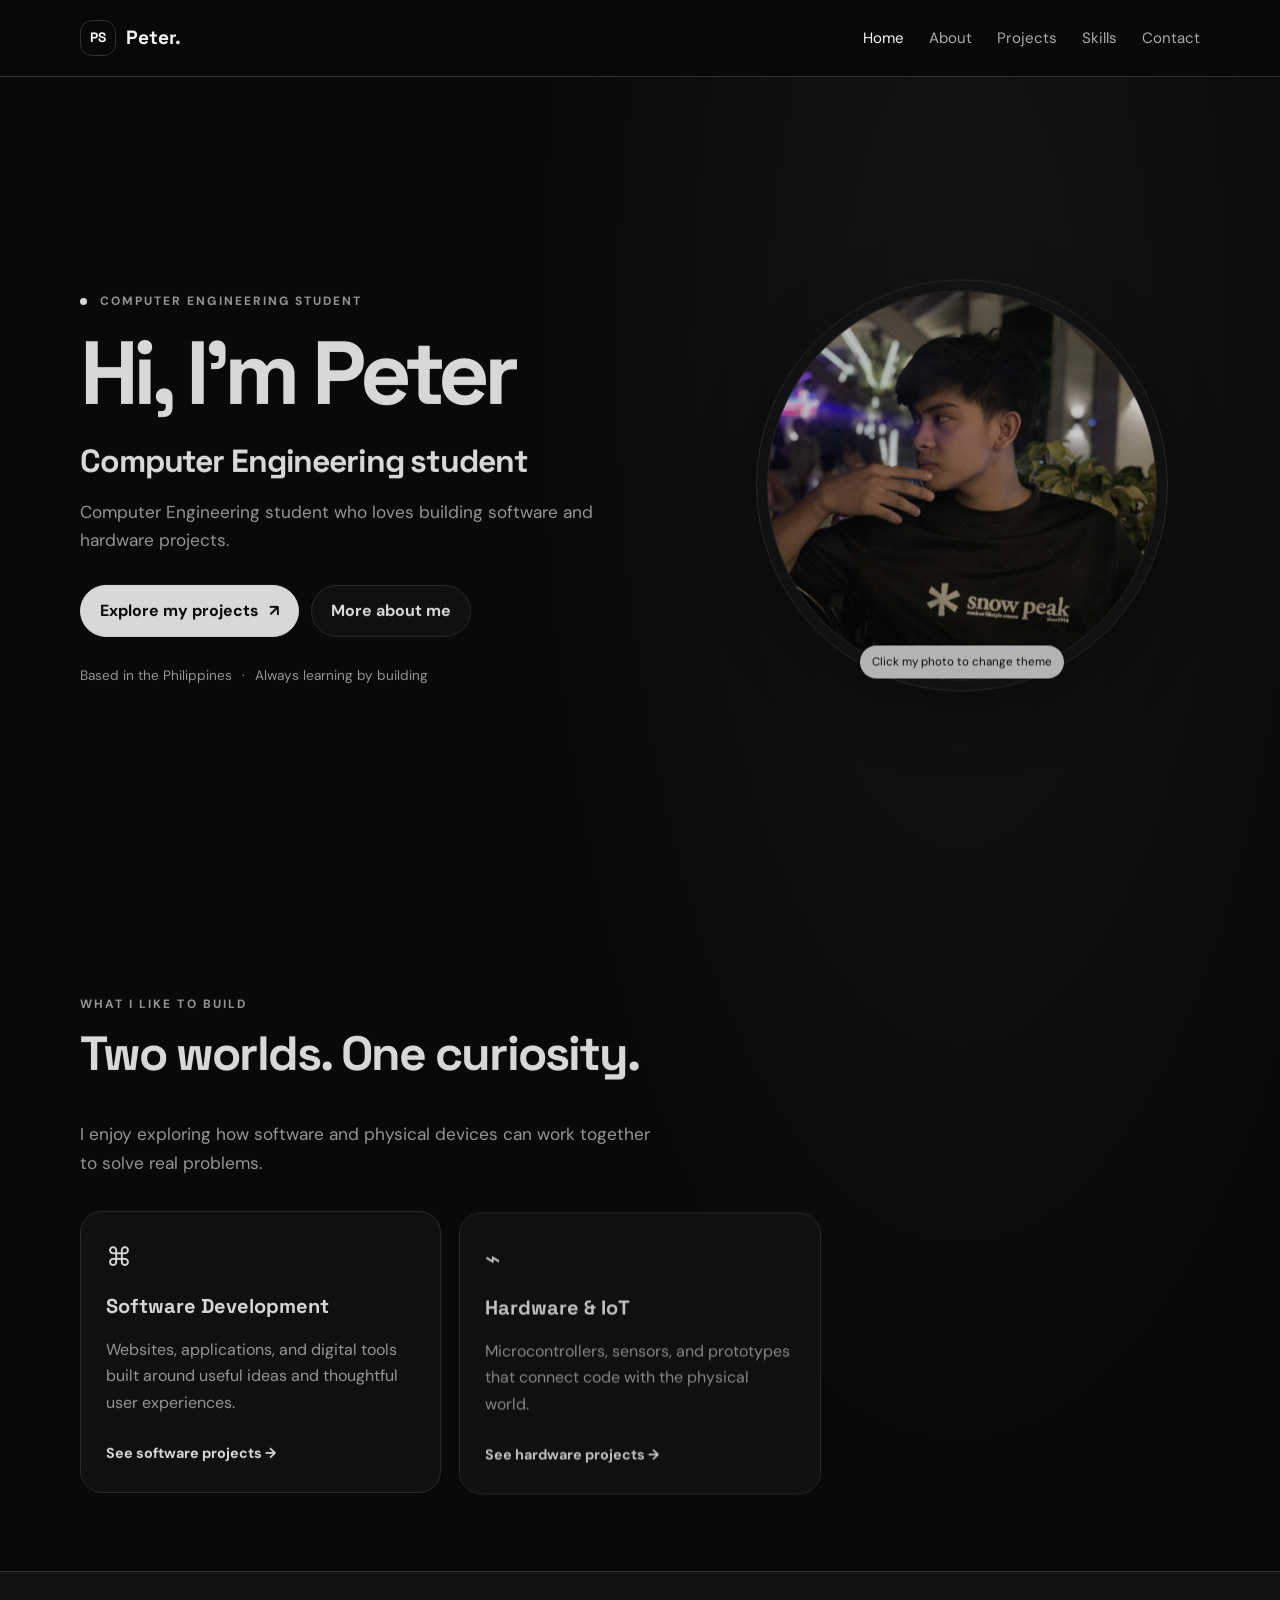
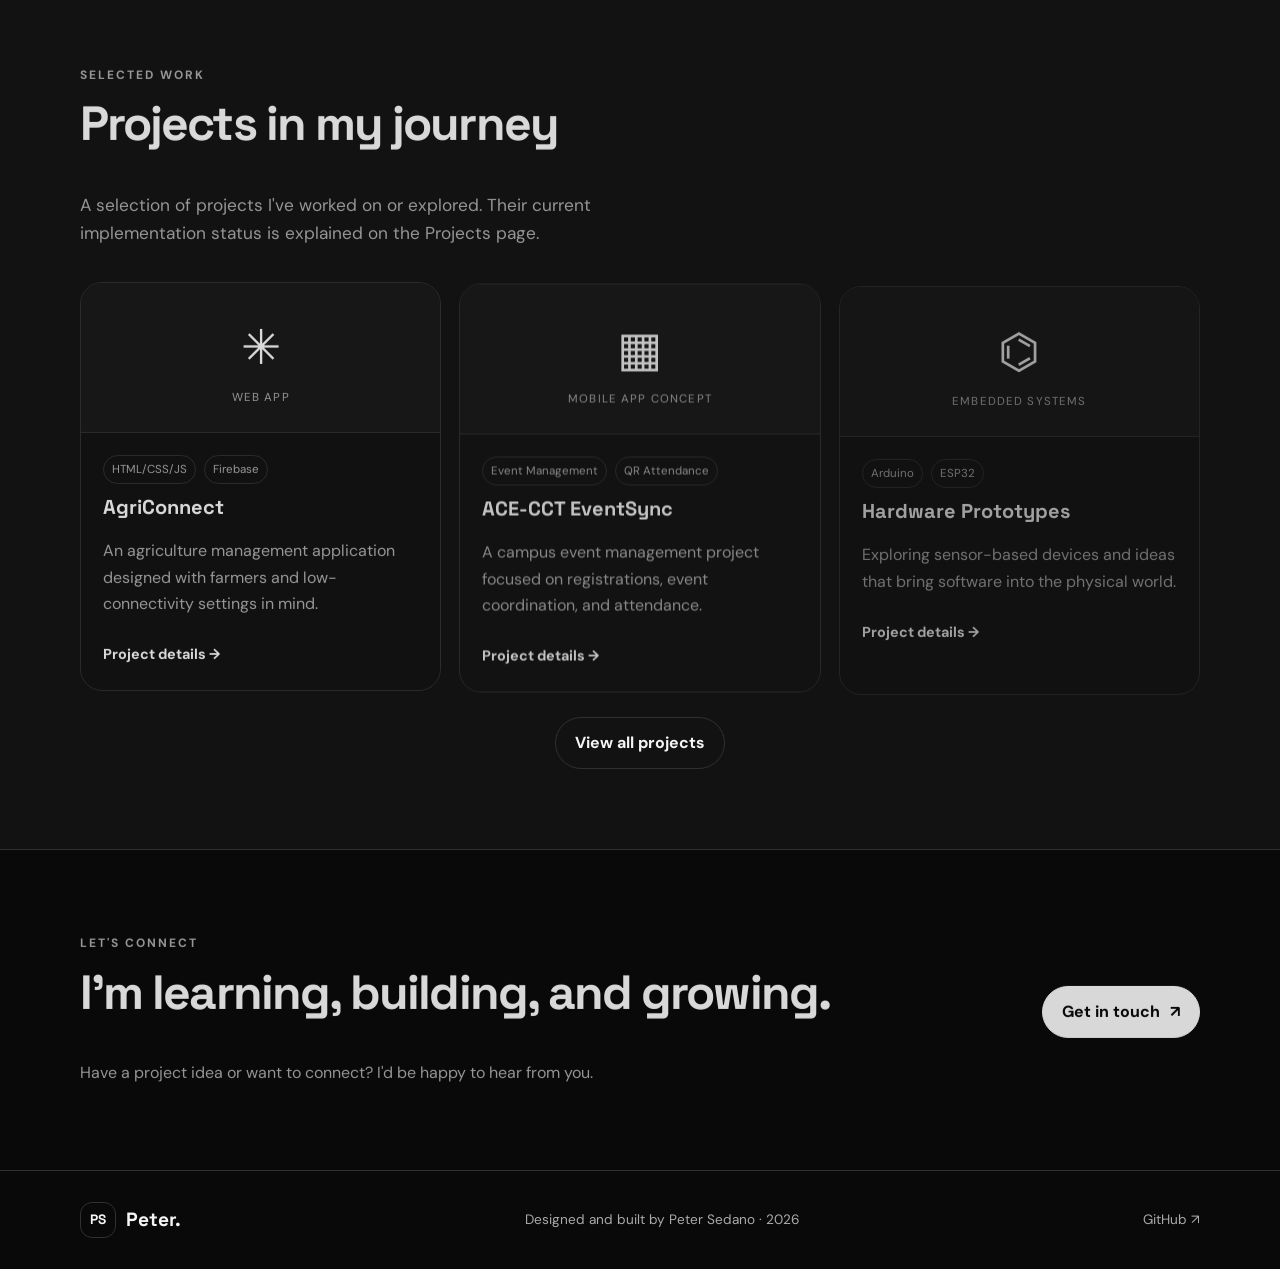
==== index.html @ 4f073d3d "Create index.html for portfolio redirection This HTML file redirects users to the portfolio page." ====
<!DOCTYPE html>
<html lang="en">
<head>
  <meta charset="UTF-8">
  <meta name="viewport" content="width=device-width, initial-scale=1.0">
  <meta http-equiv="refresh" content="0; url=./peter-sedano-portfolio-redesign/peter-sedano-portfolio/index.html">
  <title>Peter Sedano - Portfolio</title>
</head>
<body>
  <p>Opening my portfolio...</p>
  <p>
    If you are not redirected,
    <a href="./peter-sedano-portfolio-redesign/peter-sedano-portfolio/index.html">
      click here to view my portfolio
    </a>.
  </p>
</body>
</html>
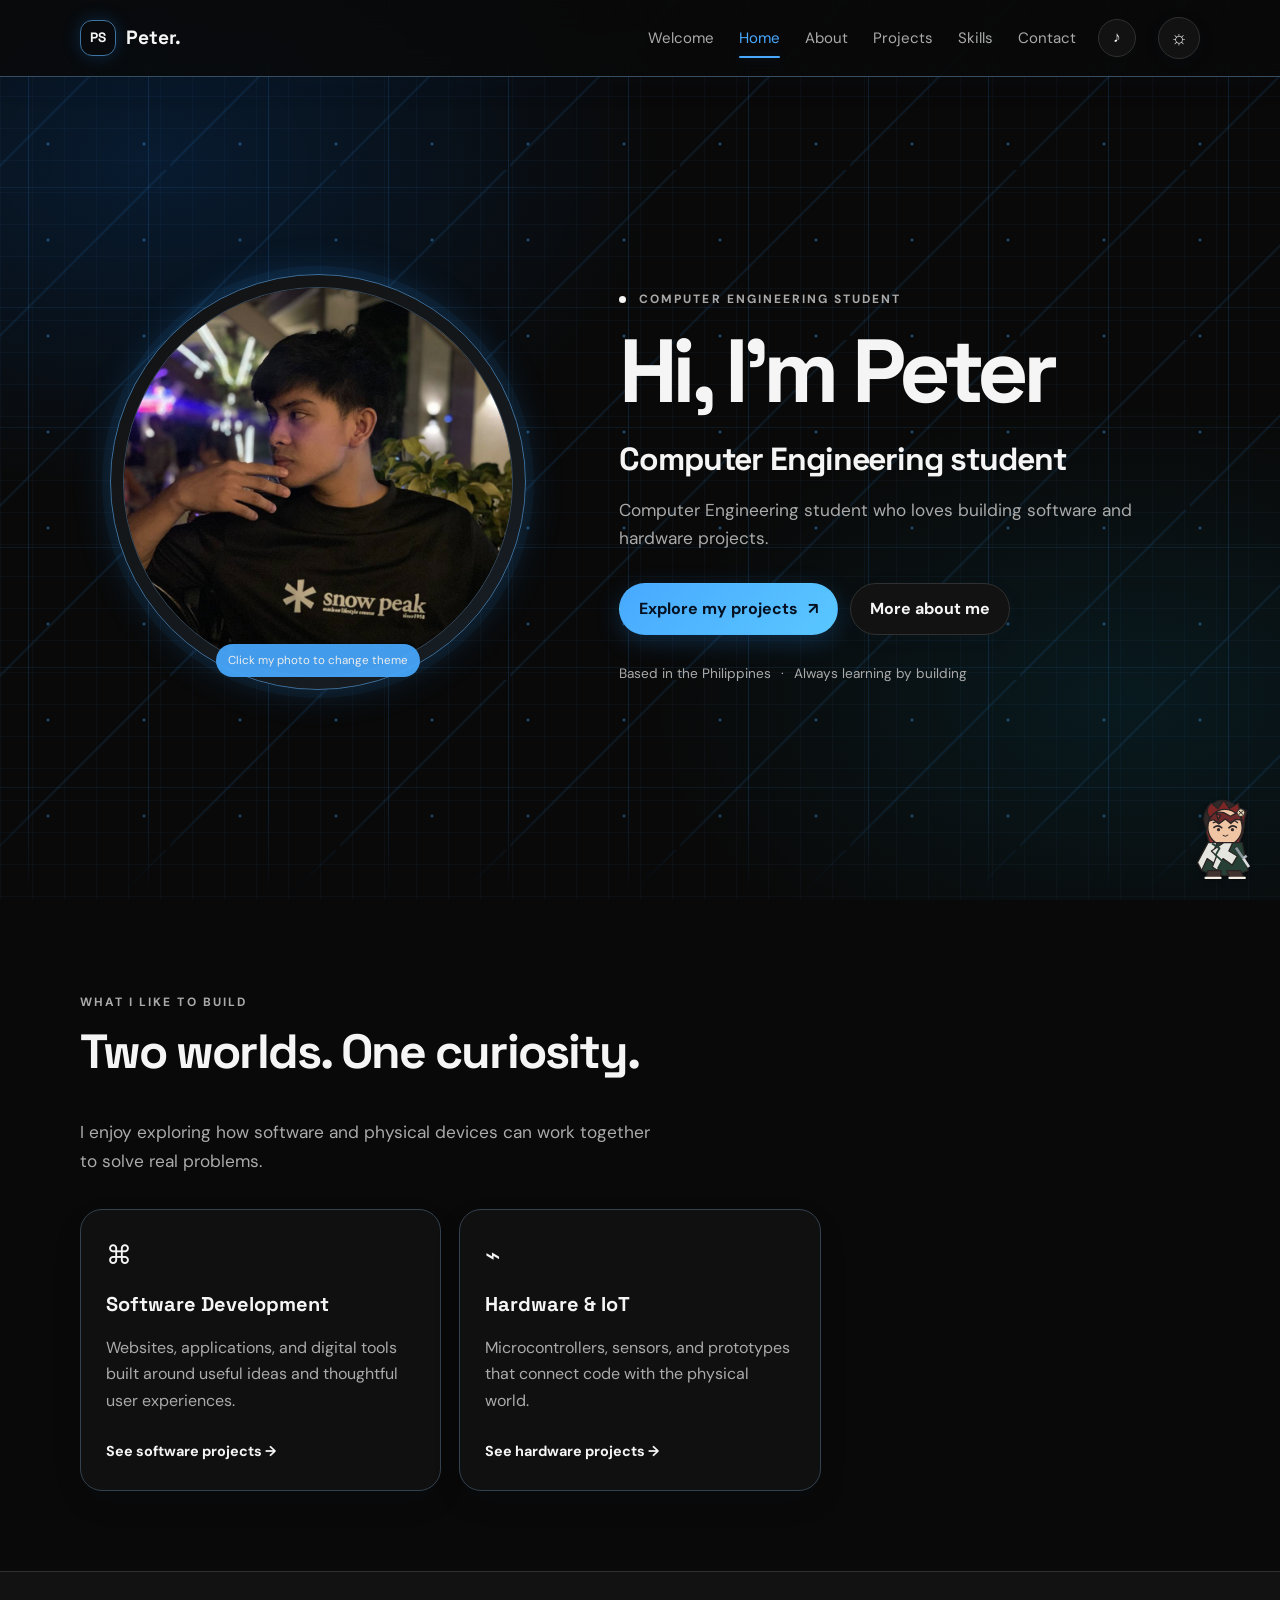
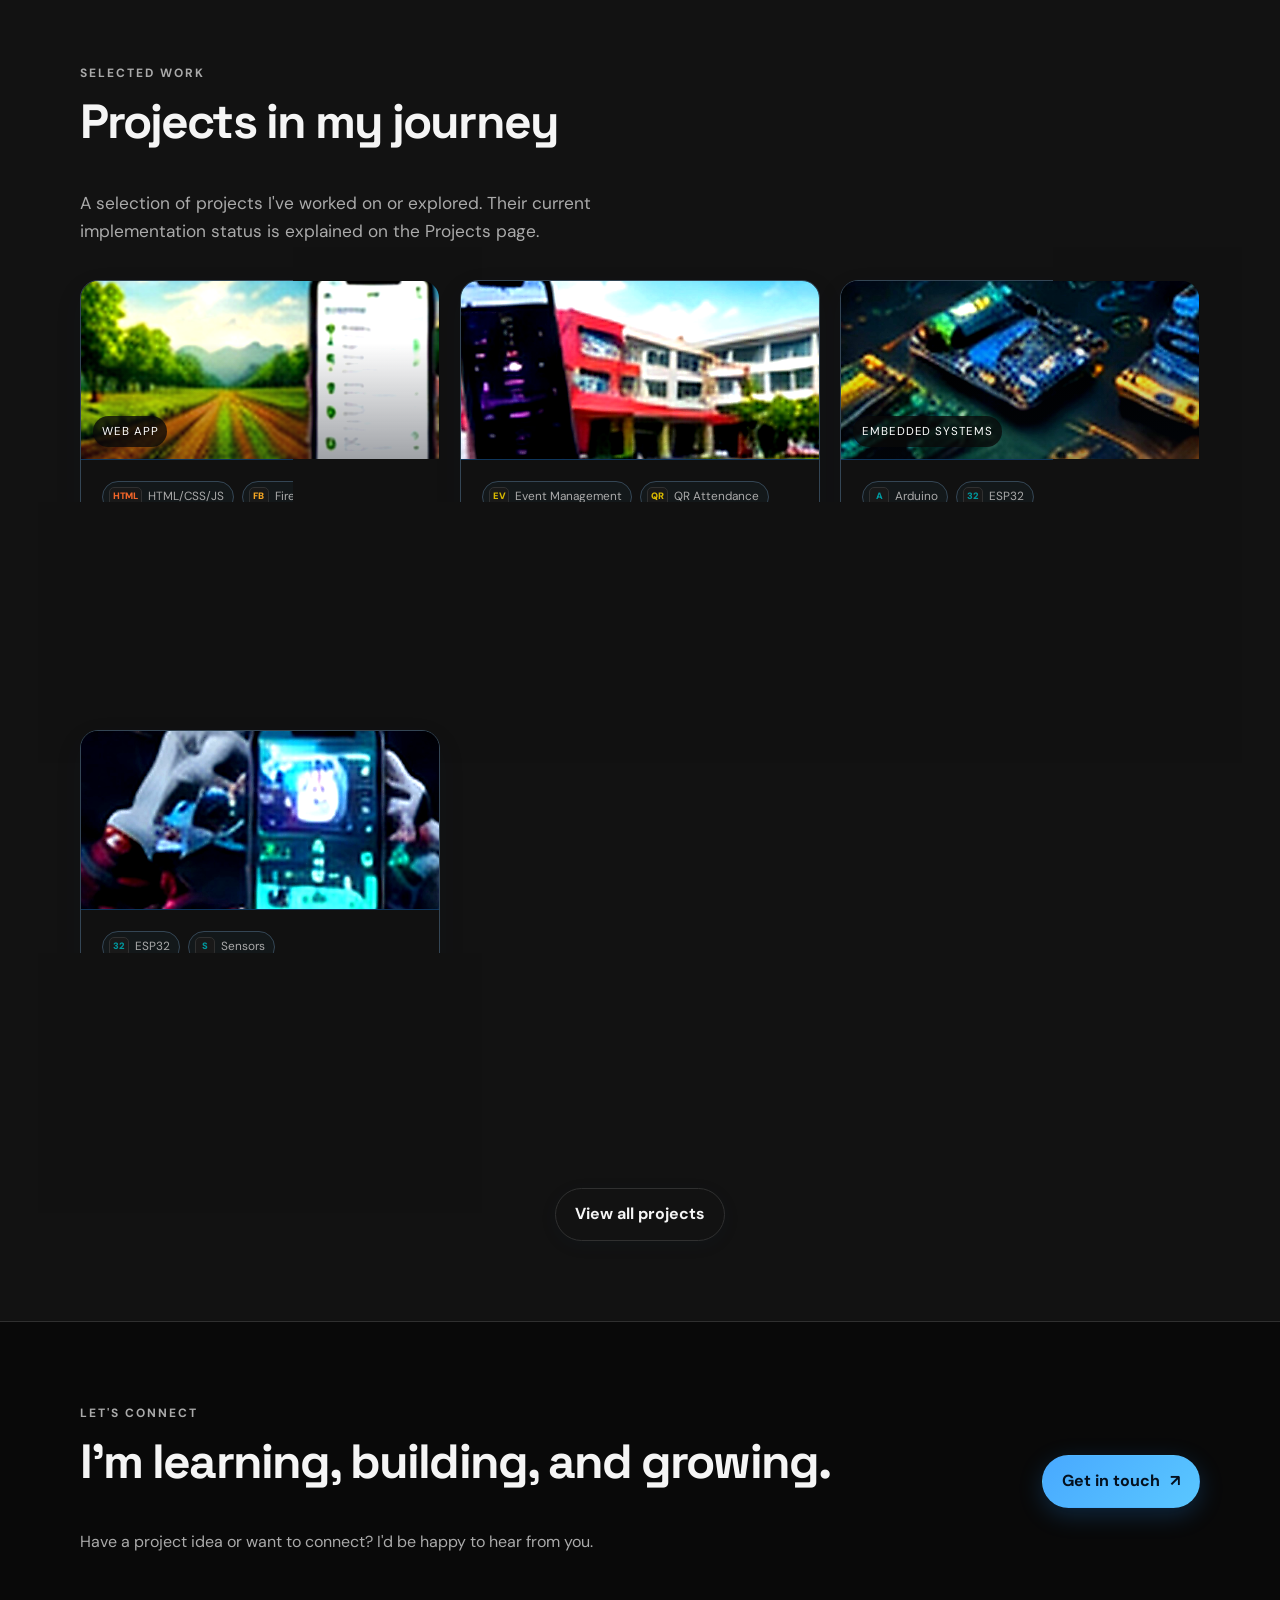
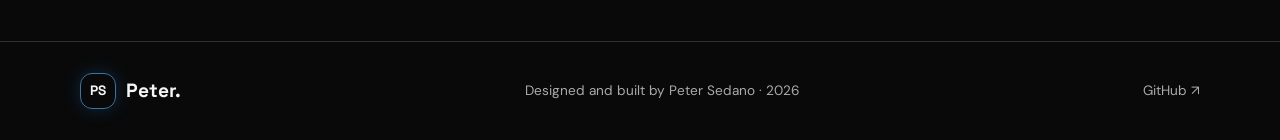
==== commit 551fc471: "Add files via upload" ====
--- a/index.html
+++ b/index.html
@@ -1,19 +1,75 @@
-
 <!DOCTYPE html>
 <html lang="en">
 <head>
   <meta charset="UTF-8">
   <meta name="viewport" content="width=device-width, initial-scale=1.0">
-  <meta http-equiv="refresh" content="0; url=./peter-sedano-portfolio-redesign/peter-sedano-portfolio/index.html">
-  <title>Peter Sedano - Portfolio</title>
+  <meta name="description" content="Peter Sedano — Computer Engineering student building software, web applications, and hardware prototypes.">
+  <title>Peter Sedano | Developer Portfolio</title>
+  <link rel="stylesheet" href="css/style.css">
+  <script src="js/main.js" defer></script>
 </head>
-<body>
-  <p>Opening my portfolio...</p>
-  <p>
-    If you are not redirected,
-    <a href="./peter-sedano-portfolio-redesign/peter-sedano-portfolio/index.html">
-      click here to view my portfolio
-    </a>.
-  </p>
+<body class="home-page">
+  <header class="site-header">
+    <nav class="nav container" aria-label="Main navigation">
+      <a class="brand" href="index.html"><span class="brand-mark">PS</span><span>Peter<span class="accent">.</span></span></a>
+      <button class="menu-toggle" aria-label="Open navigation" aria-expanded="false"><span></span><span></span><span></span></button>
+      <div class="nav-links"><a href="welcome.html">Welcome</a>
+        <a class="active" href="index.html">Home</a>
+        <a href="about.html">About</a>
+        <a href="projects.html">Projects</a>
+        <a href="skills.html">Skills</a>
+        <a href="contact.html">Contact</a>
+      </div>
+      <button class="sound-toggle" id="soundToggle" type="button" aria-label="Mute interface sounds" aria-pressed="true" title="Toggle interface sounds">♪</button>
+      <button class="theme-toggle" id="themeToggle" type="button" aria-label="Toggle light and dark mode" title="Toggle theme">◐</button>
+    </nav>
+  </header>
+
+  <main>
+    <section class="hero container">
+      <div class="hero-content reveal">
+        <p class="eyebrow"><span class="status-dot"></span> COMPUTER ENGINEERING STUDENT</p>
+        <h1>Hi, I'm Peter</h1>
+        <h2>Computer Engineering student</h2>
+        <p class="hero-description">Computer Engineering student who loves building software and hardware projects.</p>
+        <div class="hero-actions">
+          <a class="button button-primary" href="projects.html">Explore my projects <span aria-hidden="true">↗</span></a>
+          <a class="button button-secondary" href="about.html">More about me</a>
+        </div>
+        <div class="hero-meta"><span>Based in the Philippines</span><span class="meta-separator">·</span><span>Always learning by building</span></div>
+      </div>
+      <div class="hero-visual portrait-wrap reveal">
+        <button class="portrait-button" id="portraitThemeToggle" type="button" aria-label="Switch website color theme" title="Click my photo to switch light/dark mode">
+          <img class="portrait" src="assets/images/peter.jpg" data-dark-src="assets/images/peter.jpg" data-light-src="assets/images/peter-light.jpg" alt="Portrait of Peter Sedano">
+          <span class="portrait-hint">Click my photo to change theme</span>
+        </button>
+      </div>
+    </section>
+
+    <section class="section container">
+      <div class="section-heading reveal"><p class="eyebrow">WHAT I LIKE TO BUILD</p><h2>Two worlds. One curiosity.</h2><p>I enjoy exploring how software and physical devices can work together to solve real problems.</p></div>
+      <div class="interest-grid">
+        <article class="feature-card reveal"><div class="feature-icon">⌘</div><h3>Software Development</h3><p>Websites, applications, and digital tools built around useful ideas and thoughtful user experiences.</p><a class="text-link" href="projects.html">See software projects <span>→</span></a></article>
+        <article class="feature-card reveal"><div class="feature-icon">⌁</div><h3>Hardware & IoT</h3><p>Microcontrollers, sensors, and prototypes that connect code with the physical world.</p><a class="text-link" href="projects.html#hardware">See hardware projects <span>→</span></a></article>
+      </div>
+    </section>
+
+    <section class="section section-muted">
+      <div class="container">
+        <div class="section-heading reveal"><p class="eyebrow">SELECTED WORK</p><h2>Projects in my journey</h2><p>A selection of projects I've worked on or explored. Their current implementation status is explained on the Projects page.</p></div>
+        <div class="project-grid">
+          <article class="project-card reveal"><div class="project-art project-image-art"><img src="assets/images/agriconnect-project.jpg" alt="AgriConnect farm management app illustration"><span class="art-caption">WEB APP</span></div><div class="project-info"><div class="tag-row"><span class="tag">HTML/CSS/JS</span><span class="tag">Firebase</span></div><h3>AgriConnect</h3><p>An agriculture management application designed with farmers and low-connectivity settings in mind.</p><a class="text-link" href="projects.html#agriconnect">Project details <span>→</span></a></div></article>
+          <article class="project-card reveal"><div class="project-art project-image-art"><img src="assets/images/eventsync-project.jpg" alt="ACE-CCT EventSync campus event and QR attendance illustration"><span class="art-caption">MOBILE APP CONCEPT</span></div><div class="project-info"><div class="tag-row"><span class="tag">Event Management</span><span class="tag">QR Attendance</span></div><h3>ACE-CCT EventSync</h3><p>A campus event management project focused on registrations, event coordination, and attendance.</p><a class="text-link" href="projects.html#eventsync">Project details <span>→</span></a></div></article>
+          <article class="project-card reveal"><div class="project-art project-image-art"><img src="assets/images/hardware-project.jpg" alt="Arduino and ESP32 embedded systems illustration"><span class="art-caption">EMBEDDED SYSTEMS</span></div><div class="project-info"><div class="tag-row"><span class="tag">Arduino</span><span class="tag">ESP32</span></div><h3>Hardware Prototypes</h3><p>Exploring sensor-based devices and ideas that bring software into the physical world.</p><a class="text-link" href="projects.html#hardware">Project details <span>→</span></a></div></article>
+          <article class="project-card reveal"><div class="project-art project-image-art"><img src="assets/images/auraguard-project.jpg" alt="AuraGuard AI health scanning kiosk concept illustration"><span class="art-caption">SENSOR SYSTEM CONCEPT</span></div><div class="project-info"><div class="tag-row"><span class="tag">ESP32</span><span class="tag">Sensors</span></div><h3>AuraGuard AI</h3><p>A concept exploring sensor-based wellness monitoring and a visual scanning interface.</p><a class="text-link" href="projects.html#auraguard">Project details <span>→</span></a></div></article>
+        </div>
+        <div class="center-action"><a class="button button-secondary" href="projects.html">View all projects</a></div>
+      </div>
+    </section>
+
+    <section class="cta-section container reveal"><div><p class="eyebrow">LET'S CONNECT</p><h2>I'm learning, building, and growing.</h2><p>Have a project idea or want to connect? I'd be happy to hear from you.</p></div><a class="button button-primary" href="contact.html">Get in touch <span>↗</span></a></section>
+  </main>
+  <footer class="site-footer"><div class="container footer-inner"><a class="brand" href="index.html"><span class="brand-mark">PS</span><span>Peter<span class="accent">.</span></span></a><p>Designed and built by Peter Sedano · <span id="year"></span></p><a href="https://github.com/sedanopeter27-hash" target="_blank" rel="noreferrer">GitHub ↗</a></div></footer>
+  <a class="mascot-link" href="projects.html" aria-label="Explore my projects"><img class="tanjiro-mascot" src="assets/images/tanjiro-chibi.svg" alt="Cute chibi Tanjiro-inspired character dashing and swinging his swords"></a>
 </body>
 </html>
--- a/css/style.css
+++ b/css/style.css
@@ -0,0 +1,278 @@
+@import url('https://fonts.googleapis.com/css2?family=DM+Sans:wght@400;500;600;700&family=Space+Grotesk:wght@400;500;600;700&display=swap');
+:root{color-scheme:dark;--bg:#090909;--surface:#121212;--surface2:#191919;--text:#f5f5f5;--muted:#aaa;--line:#303030;--accent:#fff;--shadow:0 20px 70px #0008;--radius:22px;--transition:background .35s,color .35s,border-color .35s,transform .35s}
+:root[data-theme="light"]{color-scheme:light;--bg:#f5f5f5;--surface:#fff;--surface2:#eaeaea;--text:#141414;--muted:#5d5d5d;--line:#d6d6d6;--accent:#111;--shadow:0 20px 70px #0001}
+*{box-sizing:border-box}html{scroll-behavior:smooth}body{margin:0;background:radial-gradient(ellipse at 75% 12%,#ffffff0c,transparent 32%),var(--bg);color:var(--text);font-family:'DM Sans',sans-serif;line-height:1.65;transition:var(--transition)}a{color:inherit;text-decoration:none}button{font:inherit}.container{width:min(1120px,calc(100% - 40px));margin-inline:auto}.site-header{position:sticky;top:0;z-index:20;background:color-mix(in srgb,var(--bg) 84%,transparent);backdrop-filter:blur(18px);border-bottom:1px solid var(--line)}.nav{min-height:76px;display:flex;align-items:center;gap:22px}.brand{display:flex;align-items:center;gap:10px;font-family:'Space Grotesk',sans-serif;font-weight:700;font-size:1.2rem}.brand-mark{display:grid;place-items:center;width:36px;height:36px;border:1px solid var(--line);border-radius:12px;font-size:.85rem}.accent,.gradient-text{color:var(--text)}.nav-links{display:flex;gap:25px;margin-left:auto}.nav-links a{color:var(--muted);font-size:.94rem;transition:color .25s}.nav-links a:hover,.nav-links a.active{color:var(--text)}.theme-toggle,.menu-toggle{background:var(--surface);color:var(--text);border:1px solid var(--line);border-radius:50%;width:42px;height:42px;cursor:pointer;transition:var(--transition)}.theme-toggle{font-size:1.2rem}.menu-toggle{display:none}.hero{min-height:calc(100vh - 76px);display:grid;grid-template-columns:1.1fr .9fr;align-items:center;gap:60px;padding-top:55px;padding-bottom:70px}.eyebrow{font-size:.75rem;letter-spacing:.17em;font-weight:700;color:var(--muted)}.status-dot{display:inline-block;width:7px;height:7px;background:var(--text);border-radius:50%;margin-right:8px}h1,h2,h3{font-family:'Space Grotesk',sans-serif;line-height:1.12;margin-top:0}h1{font-size:clamp(3.2rem,7vw,5.8rem);letter-spacing:-.065em;margin-bottom:20px}h2{font-size:clamp(1.8rem,4vw,3rem);letter-spacing:-.04em}h3{font-size:1.25rem}.hero-content h2{font-size:clamp(1.4rem,3vw,2rem);letter-spacing:-.035em;margin-bottom:18px}.hero-description,.page-intro>p:last-child,.section-heading>p:last-child{color:var(--muted);max-width:580px;font-size:1.08rem}.hero-actions{display:flex;flex-wrap:wrap;gap:12px;margin-top:30px}.button{display:inline-flex;align-items:center;justify-content:center;gap:10px;padding:12px 19px;border-radius:999px;border:1px solid var(--line);font-weight:700;transition:transform .25s,background .25s}.button:hover{transform:translateY(-3px)}.button-primary{background:var(--text);color:var(--bg);border-color:var(--text)}.button-secondary{background:var(--surface);color:var(--text)}.hero-meta{display:flex;gap:10px;flex-wrap:wrap;margin-top:28px;font-size:.85rem;color:var(--muted)}.portrait-wrap{display:flex;align-items:center;justify-content:center;position:relative}.portrait-button{position:relative;display:block;padding:10px;border:1px solid var(--line);border-radius:50%;background:var(--surface);cursor:pointer;box-shadow:var(--shadow);transition:transform .4s,border-color .4s}.portrait-button:hover{transform:translateY(-7px) scale(1.015);border-color:var(--text)}.portrait{display:block;width:min(37vw,390px);height:min(37vw,390px);min-width:260px;min-height:260px;object-fit:cover;object-position:center 30%;border-radius:50%;filter:saturate(.72);border:1px solid var(--line)}.portrait-hint{position:absolute;bottom:12px;left:50%;transform:translateX(-50%);white-space:nowrap;background:var(--text);color:var(--bg);font-size:.72rem;padding:7px 12px;border-radius:999px;opacity:.92}.section{padding-top:80px;padding-bottom:80px}.section-muted{background:var(--surface);border-block:1px solid var(--line)}.section-heading{max-width:650px;margin-bottom:34px}.interest-grid,.project-grid{display:grid;grid-template-columns:repeat(3,minmax(0,1fr));gap:18px}.feature-card,.project-card,.content-panel,.contact-note{background:var(--surface);border:1px solid var(--line);border-radius:var(--radius);padding:25px;transition:var(--transition)}.feature-card:hover,.project-card:hover{transform:translateY(-5px);border-color:var(--muted)}.feature-icon{font-size:1.6rem;margin-bottom:15px}.feature-card p,.project-info p,.content-panel p,.contact-note p{color:var(--muted)}.text-link{display:inline-block;margin-top:10px;font-weight:700;font-size:.9rem}.project-card{padding:0;overflow:hidden}.project-art{min-height:150px;display:flex;align-items:center;justify-content:center;flex-direction:column;background:var(--surface2);border-bottom:1px solid var(--line)}.art-symbol{font-size:3rem}.art-caption,.tag{font-size:.72rem;letter-spacing:.1em;color:var(--muted)}.project-info{padding:22px}.tag-row{display:flex;flex-wrap:wrap;gap:8px;margin-bottom:12px}.tag{border:1px solid var(--line);padding:4px 8px;border-radius:999px;letter-spacing:0}.center-action{text-align:center;margin-top:28px}.cta-section{display:flex;justify-content:space-between;align-items:center;gap:24px;padding-top:70px;padding-bottom:70px}.cta-section p{color:var(--muted)}.site-footer{border-top:1px solid var(--line);padding:24px 0}.footer-inner{display:flex;align-items:center;justify-content:space-between;gap:18px}.footer-inner p,.footer-inner>a:last-child{font-size:.85rem;color:var(--muted)}.page-main{min-height:70vh;padding-top:70px;padding-bottom:80px}.page-intro{max-width:760px;margin-bottom:40px}.about-layout,.contact-layout{display:grid;grid-template-columns:1.3fr .7fr;gap:20px}.profile-panel{text-align:center}.profile-monogram{width:85px;height:85px;border:1px solid var(--line);border-radius:50%;display:grid;place-items:center;margin:0 auto 18px;font-family:'Space Grotesk';font-size:1.4rem}.profile-facts{text-align:left;margin-top:25px}.profile-facts div{padding:12px 0;border-top:1px solid var(--line);display:flex;flex-direction:column}.profile-facts span,.muted,.small-text{color:var(--muted)}.contact-link{display:flex;align-items:center;gap:14px;padding:15px 0;border-bottom:1px solid var(--line)}.contact-icon{width:42px;height:42px;display:grid;place-items:center;border:1px solid var(--line);border-radius:13px;font-weight:700}.contact-link small{display:block;color:var(--muted);overflow-wrap:anywhere}.contact-arrow{margin-left:auto}.contact-note{align-self:start}.page-intro h1{font-size:clamp(2.8rem,6vw,4.5rem)}.reveal{animation:rise .7s both}.reveal:nth-child(2){animation-delay:.08s}.reveal:nth-child(3){animation-delay:.16s}@keyframes rise{from{opacity:0;transform:translateY(16px)}to{opacity:1;transform:translateY(0)}}:focus-visible{outline:2px solid var(--text);outline-offset:4px}::selection{background:var(--text);color:var(--bg)}@media(max-width:760px){.container{width:min(100% - 28px,600px)}.nav{min-height:66px}.menu-toggle{display:flex;flex-direction:column;align-items:center;justify-content:center;gap:4px;margin-left:auto}.menu-toggle span{display:block;width:17px;height:2px;background:var(--text)}.nav-links{display:none;position:absolute;top:66px;left:0;right:0;padding:18px 24px 22px;background:var(--bg);border-bottom:1px solid var(--line);flex-direction:column;gap:15px}.nav-links.open{display:flex}.theme-toggle{width:38px;height:38px}.hero{min-height:auto;grid-template-columns:1fr;gap:35px;padding-top:55px;text-align:center}.hero-content{order:1}.hero-visual{order:0}.hero-description{margin-inline:auto}.hero-actions,.hero-meta{justify-content:center}.portrait{width:270px;height:270px;min-width:0;min-height:0}.interest-grid,.project-grid,.about-layout,.contact-layout{grid-template-columns:1fr}.section{padding-top:58px;padding-bottom:58px}.cta-section,.footer-inner{flex-direction:column;align-items:flex-start}.page-main{padding-top:48px}.page-intro{margin-bottom:28px}}@media(prefers-reduced-motion:reduce){*,*::before,*::after{scroll-behavior:auto!important;animation-duration:.01ms!important;transition-duration:.01ms!important}}
+
+/* Subtle interaction polish */
+a, button, .contact-link, .contact-icon, .brand-mark, .feature-icon, .text-link {
+  -webkit-tap-highlight-color: transparent;
+}
+.nav-links a, .footer-inner a, .text-link, .contact-link, .contact-icon, .brand-mark, .theme-toggle, .menu-toggle {
+  transition: color .22s ease, background .22s ease, border-color .22s ease, transform .22s ease, box-shadow .22s ease;
+}
+.nav-links a:hover, .footer-inner a:hover, .text-link:hover { transform: translateY(-2px); }
+.contact-link:hover .contact-icon, .brand:hover .brand-mark { transform: translateY(-2px) rotate(-3deg); border-color: var(--text); }
+.theme-toggle:hover, .menu-toggle:hover { transform: rotate(8deg) scale(1.04); border-color: var(--text); }
+.theme-toggle:active, .menu-toggle:active, .button:active, .portrait-button:active { transform: scale(.97); }
+.text-link span, .contact-arrow { display: inline-block; transition: transform .22s ease; }
+.text-link:hover span, .contact-link:hover .contact-arrow { transform: translateX(4px); }
+.project-art { transition: background .3s ease; }
+.project-card:hover .project-art { background: color-mix(in srgb, var(--surface2) 80%, var(--text) 5%); }
+@media (prefers-reduced-motion: reduce) {
+  .nav-links a, .footer-inner a, .text-link, .contact-link, .contact-icon, .brand-mark, .theme-toggle, .menu-toggle, .text-link span, .contact-arrow { transition: none; }
+}
+
+
+/* Final portfolio polish: welcome screen, image-led projects, mascot, and accessible interactions */
+.welcome-screen{position:fixed;inset:0;z-index:100;display:grid;place-items:center;padding:24px;background:radial-gradient(circle at 50% 30%,color-mix(in srgb,var(--text) 9%,transparent),transparent 42%),var(--bg);transition:opacity .45s ease,visibility .45s ease}
+.welcome-screen.is-leaving{opacity:0;visibility:hidden;pointer-events:none}
+.welcome-card{width:min(560px,100%);padding:clamp(28px,6vw,54px);text-align:center;border:1px solid var(--line);border-radius:30px;background:color-mix(in srgb,var(--surface) 92%,transparent);box-shadow:var(--shadow);animation:welcome-rise .65s both}
+.welcome-mark{display:grid;place-items:center;width:66px;height:66px;margin:0 auto 22px;border:1px solid var(--line);border-radius:22px;font-family:'Space Grotesk',sans-serif;font-weight:700;font-size:1.2rem;letter-spacing:-.05em}
+.welcome-card h2{margin:8px 0 12px;font-size:clamp(2.2rem,7vw,3.6rem)}.welcome-card>p:not(.eyebrow){color:var(--muted);max-width:390px;margin:0 auto 25px}.welcome-enter{cursor:pointer}.welcome-footnote{display:block;margin-top:22px;color:var(--muted);font-size:.78rem;letter-spacing:.08em}
+@keyframes welcome-rise{from{opacity:0;transform:translateY(16px) scale(.98)}to{opacity:1;transform:translateY(0) scale(1)}}
+.project-image-art{position:relative;min-height:180px;overflow:hidden;padding:0;background:var(--surface2)}.project-image-art img{display:block;width:100%;height:190px;object-fit:cover;transition:transform .5s ease}.project-card:hover .project-image-art img{transform:scale(1.035)}.project-image-art .art-caption{position:absolute;left:12px;bottom:12px;padding:6px 9px;border-radius:999px;background:#090909c9;color:#fff;letter-spacing:.08em}.small-art.project-image-art{width:190px;min-width:190px;min-height:115px;height:115px;border-radius:16px;border:1px solid var(--line)}.small-art.project-image-art img{height:115px}
+.contact-icon svg{width:22px;height:22px;fill:none;stroke:currentColor;stroke-width:1.8;stroke-linecap:round;stroke-linejoin:round}.icon-facebook{font-family:Arial,sans-serif;font-weight:800;font-size:1.65rem}
+/* Tanjiro mascot: transparent character, dashes left, turns, swings, and returns. */
+.mascot-link{position:fixed;right:16px;bottom:14px;z-index:15;display:block;width:78px;height:92px;padding:0;border:0;border-radius:0;background:transparent;box-shadow:none;color:inherit;line-height:0;transform-origin:center;animation:tanjiro-dash 8s ease-in-out infinite;will-change:transform;}
+.tanjiro-mascot{display:block;width:78px;height:92px;object-fit:contain;transform-origin:50% 65%;animation:tanjiro-action 8s ease-in-out infinite;filter:drop-shadow(0 3px 3px rgb(0 0 0 / .15));}
+.mascot-link:hover{background:transparent;border:0;box-shadow:none;}
+.mascot-link:focus-visible{outline:2px solid var(--text);outline-offset:4px;border-radius:10px;}
+@keyframes tanjiro-dash{0%,8%,100%{transform:translateX(0)}10%{transform:translateX(-10px)}17%{transform:translateX(calc(-1 * min(68vw, 680px)))}25%{transform:translateX(calc(-1 * min(68vw, 680px)))}33%{transform:translateX(0)}}
+@keyframes tanjiro-action{0%,8%,33%,100%{transform:translateX(0) scaleX(1) rotate(0) translateY(0)}10%{transform:translateX(0) scaleX(-1) rotate(-8deg) translateY(-2px)}14%{transform:translateX(0) scaleX(-1) rotate(10deg) translateY(-8px)}18%{transform:translateX(0) scaleX(-1) rotate(-16deg) translateY(-5px)}21%{transform:translateX(0) scaleX(-1) rotate(18deg) translateY(-7px)}25%{transform:translateX(0) scaleX(-1) rotate(-8deg) translateY(-2px)}29%{transform:translateX(0) scaleX(1) rotate(5deg) translateY(-3px)}}
+@media(max-width:760px){.mascot-link{right:8px;bottom:8px;width:60px;height:72px}.tanjiro-mascot{width:60px;height:72px}.small-art.project-image-art{width:100%;min-width:0;height:150px}.small-art.project-image-art img{height:150px}.project-detail-top{align-items:flex-start}}
+@media(prefers-reduced-motion:reduce){.welcome-card,.tanjiro-mascot,.mascot-link{animation:none!important}.welcome-screen{transition:none}.project-image-art img,.mascot-link{transition:none}}
+
+
+/* Visible computer-engineering background: circuit paths, nodes, and a fine technical grid. */
+body{position:relative;isolation:isolate;background-color:var(--bg);background-image:
+ radial-gradient(ellipse at 12% 10%,rgba(25,132,255,.18),transparent 34%),
+ radial-gradient(ellipse at 88% 42%,rgba(0,190,255,.12),transparent 32%),
+ linear-gradient(rgba(65,145,220,.055) 1px,transparent 1px),
+ linear-gradient(90deg,rgba(65,145,220,.055) 1px,transparent 1px);
+ background-size:auto,auto,38px 38px,38px 38px;background-attachment:fixed}
+/* Keep this overlay above the body background but beneath all page content. */
+body:before{content:"";position:fixed;inset:0;z-index:0;pointer-events:none;opacity:.36;background-image:
+ radial-gradient(circle at 20px 20px,rgba(74,178,255,.9) 1.5px,transparent 2.5px),
+ linear-gradient(90deg,transparent 0 19px,rgba(47,143,225,.48) 19px 20px,transparent 20px 100px),
+ linear-gradient(0deg,transparent 0 49px,rgba(47,143,225,.34) 49px 50px,transparent 50px 100px),
+ linear-gradient(135deg,transparent 0 48%,rgba(47,143,225,.30) 49%,transparent 50% 100%);
+ background-size:100px 100px,100px 100px,100px 100px,140px 140px;
+ mask-image:linear-gradient(to bottom,black 0%,black 72%,transparent 100%)}
+body>*:not(.mascot-link){position:relative;z-index:1}
+:root[data-theme="light"] body{background-image:
+ radial-gradient(ellipse at 12% 10%,rgba(24,119,242,.13),transparent 34%),
+ radial-gradient(ellipse at 88% 42%,rgba(0,130,220,.09),transparent 32%),
+ linear-gradient(rgba(25,75,125,.075) 1px,transparent 1px),
+ linear-gradient(90deg,rgba(25,75,125,.075) 1px,transparent 1px)}
+:root[data-theme="light"] body:before{opacity:.19}
+.site-header{background:color-mix(in srgb,var(--bg) 82%,transparent)}
+.project-image-art img{object-fit:cover;object-position:center;height:190px}
+.contact-icon.icon-facebook{background:#1877f2;border-color:#1877f2;color:#fff;border-radius:50%;box-shadow:0 5px 16px rgba(24,119,242,.25)}
+.contact-icon.icon-facebook svg{width:25px;height:25px;fill:#fff;stroke:none}
+.skill-item{display:flex;align-items:center;gap:14px;padding:15px 0;border-top:1px solid var(--line)}
+.skill-copy{display:flex;flex-direction:column;flex:1;min-width:0}
+.skill-copy>span{color:var(--muted);font-size:.9rem}
+.tech-logo{width:44px;height:44px;flex:0 0 44px;display:grid;place-items:center;border-radius:12px;font-weight:800;font-family:'Space Grotesk',sans-serif;font-size:1rem;border:1px solid var(--line);box-shadow:inset 0 0 16px rgba(255,255,255,.04)}
+.tech-html{background:#e44d26;color:#fff;border-color:#e44d26;font-size:1.15rem}
+.tech-css{background:#1572b6;color:#fff;border-color:#1572b6;font-size:1.15rem}
+.tech-js{background:#f0db4f;color:#252525;border-color:#f0db4f}
+.tech-firebase{background:#202b3a;color:#ffca28;border-color:#ffca28;font-size:1.35rem}
+.tech-esp{background:#0e403d;color:#71d8ca;border-color:#238c81;font-size:1.4rem}
+@media(max-width:760px){.skill-item{align-items:flex-start;flex-wrap:wrap}.skill-level{margin-left:58px}.project-image-art img{height:180px}}
+
+
+/* Reference-inspired computer-engineering background: visible circuit traces and blue HUD glow */
+body{
+  background-color:var(--bg);
+  background-image:
+    radial-gradient(ellipse at 12% 8%,rgba(0,132,255,.16),transparent 30%),
+    radial-gradient(ellipse at 88% 52%,rgba(0,92,190,.12),transparent 34%),
+    linear-gradient(135deg,transparent 0 47%,rgba(48,145,230,.07) 47.2% 47.5%,transparent 47.7%),
+    linear-gradient(rgba(65,153,230,.055) 1px,transparent 1px),
+    linear-gradient(90deg,rgba(65,153,230,.055) 1px,transparent 1px);
+  background-size:auto,auto,160px 160px,34px 34px,34px 34px;
+  background-attachment:fixed;
+}
+body:before{
+  opacity:.58;
+  background-image:
+    radial-gradient(circle,rgba(63,174,255,.95) 1.4px,transparent 2.6px),
+    linear-gradient(90deg,transparent 0 24px,rgba(40,135,220,.48) 24px 25px,transparent 25px 100%),
+    linear-gradient(0deg,transparent 0 48px,rgba(40,135,220,.35) 48px 49px,transparent 49px 100%),
+    linear-gradient(135deg,transparent 0 47%,rgba(45,145,235,.35) 47.4% 47.8%,transparent 48.2%),
+    linear-gradient(45deg,transparent 0 48%,rgba(45,145,235,.22) 48.3% 48.6%,transparent 49%);
+  background-size:86px 86px,86px 86px,86px 86px,140px 140px,180px 180px;
+  mask-image:linear-gradient(to bottom,black 0%,black 92%,transparent 100%);
+}
+:root[data-theme="light"] body{
+  background-color:#f3f7fc;
+  background-image:
+    radial-gradient(ellipse at 12% 8%,rgba(0,132,255,.14),transparent 30%),
+    radial-gradient(ellipse at 88% 52%,rgba(0,92,190,.09),transparent 34%),
+    linear-gradient(135deg,transparent 0 47%,rgba(25,105,180,.07) 47.2% 47.5%,transparent 47.7%),
+    linear-gradient(rgba(25,95,160,.075) 1px,transparent 1px),
+    linear-gradient(90deg,rgba(25,95,160,.075) 1px,transparent 1px);
+  background-size:auto,auto,160px 160px,34px 34px,34px 34px;
+  background-attachment:fixed;
+}
+:root[data-theme="light"] body:before{opacity:.28}
+.project-image-art{position:relative;overflow:hidden;background:#0b1728}
+.project-image-art img{display:block;width:100%;height:190px;object-fit:cover;object-position:center}
+.project-card,.project-detail,.content-panel,.feature-card{backdrop-filter:blur(5px)}
+.tech-logo svg{width:29px;height:29px;display:block}
+.tech-html,.tech-css,.tech-js,.tech-firebase,.tech-esp{font-size:0}
+.tech-html{background:#fff4ef}
+.tech-css{background:#edf7ff}
+.tech-js{background:#fff9c9}
+.tech-firebase{background:#fff6df}
+.tech-esp{background:#e9fffb}
+.contact-icon.icon-facebook{background:#1877f2!important;color:#fff!important}
+@media(max-width:760px){
+ body:before{opacity:.32;background-size:100px 100px,100px 100px,100px 100px,150px 150px,190px 190px}
+ .project-image-art img{height:175px}
+}
+
+/* Visual refresh based on Peter's approved futuristic portfolio reference */
+:root{--accent:#48a9ff;--blue-glow:rgba(30,144,255,.22)}
+:root[data-theme="light"]{--accent:#1877d2;--blue-glow:rgba(24,119,242,.14)}
+body{background-image:radial-gradient(ellipse at 12% 18%,rgba(0,122,255,.16),transparent 32%),radial-gradient(ellipse at 88% 78%,rgba(0,195,255,.09),transparent 30%),linear-gradient(rgba(73,153,230,.045) 1px,transparent 1px),linear-gradient(90deg,rgba(73,153,230,.045) 1px,transparent 1px);background-size:auto,auto,32px 32px,32px 32px;background-attachment:fixed}
+body:before{opacity:.48;background-image:radial-gradient(circle,rgba(69,170,255,.8) 1px,transparent 2px),linear-gradient(90deg,transparent 0 28px,rgba(52,148,235,.35) 28px 29px,transparent 29px 100%),linear-gradient(0deg,transparent 0 52px,rgba(52,148,235,.24) 52px 53px,transparent 53px 100%),linear-gradient(135deg,transparent 0 48%,rgba(52,148,235,.23) 48.5% 49%,transparent 49.5%);background-size:96px 96px,120px 120px,120px 120px,170px 170px;mask-image:linear-gradient(to bottom,black 0%,black 90%,transparent 100%)}
+:root[data-theme="light"] body{background-color:#eef4fb;background-image:radial-gradient(ellipse at 10% 10%,rgba(24,119,242,.15),transparent 32%),radial-gradient(ellipse at 90% 70%,rgba(0,170,255,.12),transparent 34%),linear-gradient(rgba(24,95,165,.07) 1px,transparent 1px),linear-gradient(90deg,rgba(24,95,165,.07) 1px,transparent 1px);background-size:auto,auto,32px 32px,32px 32px;background-attachment:fixed}
+:root[data-theme="light"] body:before{opacity:.25}
+.site-header{border-bottom-color:color-mix(in srgb,var(--accent) 24%,var(--line));box-shadow:0 8px 30px rgba(0,35,80,.06)}
+.brand-mark{border-color:color-mix(in srgb,var(--accent) 55%,var(--line));box-shadow:0 0 18px var(--blue-glow)}
+.nav-links a.active{color:var(--accent);position:relative}.nav-links a.active:after{content:"";position:absolute;left:0;right:0;bottom:-8px;height:2px;border-radius:2px;background:var(--accent);box-shadow:0 0 10px var(--blue-glow)}
+.button-primary{background:linear-gradient(135deg,var(--accent),#5ac7ff);color:#04101f;border-color:transparent;box-shadow:0 7px 24px var(--blue-glow)}
+.button-secondary,.theme-toggle,.menu-toggle{box-shadow:0 4px 18px rgba(0,50,100,.07)}
+.hero{grid-template-columns:.9fr 1.1fr;gap:clamp(28px,5vw,70px)}.hero-visual{grid-column:1;grid-row:1}.hero-content{grid-column:2;grid-row:1}.portrait-button{padding:12px;border-color:color-mix(in srgb,var(--accent) 52%,var(--line));background:linear-gradient(145deg,var(--surface),color-mix(in srgb,var(--accent) 8%,var(--surface)));box-shadow:0 0 0 8px color-mix(in srgb,var(--accent) 5%,transparent),0 0 38px var(--blue-glow)}.portrait{filter:saturate(.9);border-color:color-mix(in srgb,var(--accent) 24%,var(--line))}.portrait-hint{background:var(--accent);color:#fff}
+.feature-card,.project-card,.content-panel,.contact-note{background:color-mix(in srgb,var(--surface) 91%,transparent);border-color:color-mix(in srgb,var(--accent) 15%,var(--line));box-shadow:0 12px 32px rgba(0,25,60,.07)}.feature-card:hover,.project-card:hover,.content-panel:hover{border-color:color-mix(in srgb,var(--accent) 55%,var(--line));box-shadow:0 16px 40px var(--blue-glow)}
+.project-image-art{background:#07182b;border-bottom:1px solid color-mix(in srgb,var(--accent) 24%,var(--line))}.project-image-art img{height:190px;object-fit:cover;object-position:center;filter:saturate(1.04);transition:transform .5s ease,filter .5s ease}.project-card:hover .project-image-art img{transform:scale(1.045);filter:saturate(1.15)}
+/* Project detail page uses image-led cards, like the reference collage. */
+.project-list{display:grid;grid-template-columns:repeat(3,minmax(0,1fr));gap:18px;align-items:stretch}.project-detail.content-panel{padding:0;overflow:hidden;display:flex;flex-direction:column;gap:0}.project-detail-top{display:flex;flex-direction:column;align-items:stretch;gap:0}.project-detail-top>div:last-child{padding:18px 20px 0}.project-detail-top .project-art.small-art{width:100%;height:175px;min-width:0;min-height:0;border:0;border-radius:0}.project-detail-top .project-art.small-art img{height:175px;width:100%;object-fit:cover}.project-detail>p,.project-detail>h3,.project-detail>.tag-row,.project-detail>ul,.project-detail>.link-row{margin-left:20px;margin-right:20px}.project-detail>p{font-size:.92rem}.project-detail>h3{font-size:1rem;margin-top:12px;margin-bottom:8px}.project-detail>.tag-row{margin-top:8px}.project-detail>ul{padding-left:20px;font-size:.9rem}.project-detail .link-row{margin-top:auto;margin-bottom:18px;display:flex;flex-wrap:wrap;gap:10px}.status{display:inline-flex;font-size:.72rem;line-height:1.4;padding:5px 8px;border-radius:999px;background:color-mix(in srgb,var(--accent) 12%,var(--surface));border:1px solid color-mix(in srgb,var(--accent) 28%,var(--line))}
+.page-intro h1{color:var(--text)}.gradient-text{color:var(--accent)}
+.welcome-screen{background:radial-gradient(ellipse at center,rgba(0,130,255,.2),transparent 45%),linear-gradient(rgba(0,10,25,.92),rgba(2,8,20,.97)),var(--bg)}.welcome-card{border-color:rgba(60,160,255,.45);background:linear-gradient(145deg,rgba(8,25,48,.94),rgba(4,11,24,.94));box-shadow:0 0 0 1px rgba(70,160,255,.08),0 0 70px rgba(0,120,255,.16)}.welcome-card .eyebrow,.welcome-footnote{color:#8fcaff}.welcome-card h2{letter-spacing:.05em;text-transform:uppercase}.welcome-mark{border-color:#2f91e6;color:#8fcaff;box-shadow:0 0 24px rgba(0,130,255,.2)}
+:root[data-theme="light"] .welcome-screen{background:radial-gradient(ellipse at center,rgba(24,119,242,.18),transparent 48%),linear-gradient(rgba(235,244,255,.95),rgba(247,250,255,.97))}.welcome-card{color:#f5f9ff}:root[data-theme="light"] .welcome-card{background:linear-gradient(145deg,#081b33,#102a49);color:#f5f9ff}
+/* Tactile feedback: pressed controls briefly glow blue. */
+a,button{ -webkit-tap-highlight-color:transparent}a:active,button:active,.contact-link:active{background-color:color-mix(in srgb,var(--accent) 22%,transparent);box-shadow:0 0 0 4px var(--blue-glow);border-radius:10px}.button:active{filter:brightness(1.12);transform:scale(.97)}
+@media(max-width:980px){.project-list{grid-template-columns:repeat(2,minmax(0,1fr))}}
+@media(max-width:760px){.hero{grid-template-columns:1fr;gap:30px}.hero-visual,.hero-content{grid-column:1;grid-row:auto}.hero-visual{order:0}.hero-content{order:1}.project-list{grid-template-columns:1fr}.project-detail-top .project-art.small-art,.project-detail-top .project-art.small-art img{height:190px}.nav-links a.active:after{bottom:-4px}}
+
+
+/* Final aesthetic polish: neutral social icons, premium project imagery, tactile clicks, and soft synth sounds. */
+.contact-icon.icon-facebook,
+.contact-icon.icon-github,
+.contact-icon.icon-email {
+  background: color-mix(in srgb, var(--surface) 82%, var(--text) 5%) !important;
+  color: var(--text) !important;
+  border: 1px solid var(--line) !important;
+  box-shadow: none !important;
+  border-radius: 13px !important;
+}
+.contact-icon.icon-facebook svg,
+.contact-icon.icon-github svg,
+.contact-icon.icon-email svg { fill: none; stroke: currentColor; }
+.contact-icon.icon-facebook svg path { fill: currentColor; stroke: none; }
+.contact-link:hover .contact-icon { background: color-mix(in srgb, var(--accent) 12%, var(--surface)) !important; box-shadow: 0 0 0 4px var(--blue-glow); }
+
+/* Image-led project cards: larger, consistent crops with a polished overlay. */
+.project-card, .project-detail.content-panel { border-radius: 20px; overflow: hidden; }
+.project-image-art { min-height: 0; aspect-ratio: 16 / 7; background: #0b1728; position: relative; isolation: isolate; }
+.project-image-art img { width: 100%; height: 100% !important; min-height: 180px; object-fit: cover; object-position: center; image-rendering: auto; filter: saturate(1.08) contrast(1.04); transition: transform .65s cubic-bezier(.2,.75,.25,1), filter .45s ease; }
+.project-card:hover .project-image-art img, .project-detail:hover .project-image-art img { transform: scale(1.045); filter: saturate(1.18) contrast(1.06); }
+.project-image-art::after { content: ""; position: absolute; inset: 35% 0 0; z-index: 1; pointer-events: none; background: linear-gradient(transparent, rgba(3,10,22,.38)); }
+.project-image-art .art-caption { z-index: 2; }
+.project-detail-top .project-art.small-art { aspect-ratio: 16 / 7; height: auto; min-height: 0; }
+.project-detail-top .project-art.small-art img { height: 100% !important; min-height: 185px; object-fit: cover; }
+.project-info { padding: 22px 22px 24px; }
+.project-info h3 { margin-bottom: 10px; }
+.project-info p { line-height: 1.65; }
+
+/* Technology tags get compact monogram marks added by JavaScript. */
+.tag.tech-tag { display: inline-flex; align-items: center; gap: 6px; padding: 5px 9px 5px 6px; background: color-mix(in srgb, var(--surface) 88%, var(--accent) 4%); border-color: color-mix(in srgb, var(--line) 82%, var(--accent) 18%); font-size: .74rem; letter-spacing: 0; }
+.tech-mark { display: inline-grid; place-items: center; min-width: 20px; height: 20px; padding: 0 3px; border-radius: 5px; background: var(--surface2); color: var(--text); font-size: .58rem; font-weight: 900; letter-spacing: -.04em; border: 1px solid var(--line); }
+.tech-mark[data-tech="html"] { color: #f16529; }
+.tech-mark[data-tech="css"] { color: #268bd2; }
+.tech-mark[data-tech="js"] { color: #d8b900; }
+.tech-mark[data-tech="firebase"] { color: #f4a623; }
+.tech-mark[data-tech="arduino"], .tech-mark[data-tech="esp32"] { color: #00979d; }
+.tech-mark[data-tech="github"] { color: var(--text); }
+
+/* Tactile click animation and a short blue/neutral glow. */
+a, button, [role="button"] { -webkit-tap-highlight-color: transparent; }
+a:active, button:active, [role="button"]:active { animation: clickPulse .22s ease-out; }
+@keyframes clickPulse { 0% { box-shadow: 0 0 0 0 var(--blue-glow); } 65% { box-shadow: 0 0 0 5px var(--blue-glow); } 100% { box-shadow: 0 0 0 0 transparent; } }
+.sound-toggle { display: inline-grid; place-items: center; width: 38px; height: 38px; border: 1px solid var(--line); border-radius: 50%; color: var(--text); background: var(--surface); cursor: pointer; font-size: .95rem; transition: transform .22s ease, background .22s ease, border-color .22s ease; }
+.sound-toggle:hover { transform: translateY(-2px); border-color: var(--accent); background: color-mix(in srgb, var(--accent) 9%, var(--surface)); }
+.sound-toggle[aria-pressed="false"] { opacity: .62; }
+@media(max-width:760px) {
+ .nav { gap: 10px; }
+ .sound-toggle { width: 36px; height: 36px; }
+ .project-image-art { aspect-ratio: 16 / 8; }
+ .project-image-art img { min-height: 165px; }
+}
+@media(prefers-reduced-motion:reduce) { a:active,button:active,[role="button"]:active { animation:none; } }
+
+/* Reference-inspired project image motion: slow, subtle pan/zoom inside each image frame. */
+.project-image-art { overflow: hidden; }
+.project-image-art img {
+  transform-origin: 50% 50%;
+  animation: project-image-drift 18s ease-in-out infinite alternate;
+  will-change: transform;
+}
+.project-card:nth-child(2n) .project-image-art img,
+.project-detail:nth-child(2n) .project-image-art img {
+  animation-delay: -6s;
+}
+.project-card:nth-child(3n) .project-image-art img,
+.project-detail:nth-child(3n) .project-image-art img {
+  animation-delay: -11s;
+}
+@keyframes project-image-drift {
+  0% { transform: scale(1.015) translate3d(-0.35%, 0, 0); }
+  50% { transform: scale(1.055) translate3d(0.35%, -0.35%, 0); }
+  100% { transform: scale(1.025) translate3d(0, 0.25%, 0); }
+}
+.project-card:hover .project-image-art img,
+.project-detail:hover .project-image-art img {
+  animation-play-state: paused;
+  transform: scale(1.075);
+  filter: saturate(1.18) contrast(1.06);
+}
+@media (prefers-reduced-motion: reduce) {
+  .project-image-art img { animation: none !important; }
+}
+
+
+/* Reference-inspired redesign: distinct Welcome page, crisp project imagery, and blue cyber UI. */
+.welcome-page{min-height:100vh;overflow:hidden;background:#030914;color:#f3f8ff}
+.welcome-page-screen{position:relative;inset:auto;min-height:100svh;width:100%;display:grid;place-items:center;overflow:hidden;padding:36px 24px;background:radial-gradient(circle at 50% 42%,rgba(0,127,255,.2),transparent 28%),radial-gradient(circle at 80% 70%,rgba(0,170,255,.12),transparent 30%),linear-gradient(rgba(2,8,20,.82),rgba(2,8,20,.95)),repeating-linear-gradient(0deg,transparent 0 39px,rgba(39,140,255,.11) 40px),repeating-linear-gradient(90deg,transparent 0 39px,rgba(39,140,255,.11) 40px)}
+.welcome-page-screen:before{content:"";position:absolute;width:min(68vw,720px);aspect-ratio:1;border:1px solid rgba(49,164,255,.6);border-radius:50%;box-shadow:0 0 0 18px rgba(15,120,230,.055),0 0 0 44px rgba(15,120,230,.04),inset 0 0 60px rgba(0,135,255,.12),0 0 90px rgba(0,125,255,.15);pointer-events:none}
+.welcome-page .welcome-card{position:relative;z-index:2;width:min(680px,100%);padding:clamp(28px,5vw,58px);border:0;border-radius:0;background:transparent;box-shadow:none;text-align:center;color:#f3f8ff}
+.welcome-page .welcome-mark{width:64px;height:64px;margin:0 auto 26px;border-radius:18px;border-color:#188cf0;color:#8bd2ff;box-shadow:0 0 24px rgba(0,130,255,.22);font-size:1.25rem}
+.welcome-page .welcome-card .eyebrow{color:#7bc8ff;font-size:.72rem}
+.welcome-page .welcome-card h1{font-size:clamp(3.2rem,9vw,6.6rem);letter-spacing:.1em;margin:18px 0 0;color:#fff;text-shadow:0 0 32px rgba(0,132,255,.3)}
+.welcome-subtitle{font-size:clamp(1rem,3vw,1.55rem);letter-spacing:.25em;color:#78d4ff;font-weight:700;margin:0 0 22px}
+.welcome-page .welcome-description{max-width:420px;margin:0 auto 28px;color:#c6d8eb}
+.welcome-page .welcome-enter{background:linear-gradient(110deg,#fff,#d7edff);color:#06152b;border-color:#75c7ff;box-shadow:0 0 24px rgba(0,130,255,.3);padding:13px 28px}
+.welcome-page .welcome-enter:hover{box-shadow:0 0 34px rgba(0,150,255,.48);transform:translateY(-3px) scale(1.02)}
+.welcome-click{display:block;margin:24px auto 0;font-size:.72rem;color:#9abbd9;line-height:1.6}
+.welcome-footnote{margin-top:34px;color:#86cfff;font-size:.68rem;letter-spacing:.2em}
+.welcome-code{position:absolute;left:4%;top:12%;max-width:190px;white-space:pre-line;color:#4eb8ff;font: .78rem/1.8 monospace;opacity:.72}
+.welcome-console{position:absolute;right:5%;top:13%;width:190px;height:118px;border:1px solid rgba(69,163,255,.5);border-radius:10px;padding:15px;background:rgba(4,17,36,.7);box-shadow:0 0 35px rgba(0,100,255,.1);transform:rotate(4deg)}
+.welcome-console span{display:inline-block;width:7px;height:7px;margin-right:5px;border-radius:50%;background:#51baff}.console-line{height:4px;width:82%;margin-top:14px;background:rgba(70,168,255,.35);border-radius:4px}.console-line.short{width:48%}
+.welcome-mascot{position:absolute;right:clamp(20px,7vw,110px);bottom:clamp(14px,4vh,48px);width:clamp(105px,16vw,190px);z-index:3;filter:drop-shadow(0 0 16px rgba(0,140,255,.4));animation:welcome-mascot-float 3.4s ease-in-out infinite}
+.welcome-mascot img{width:100%;height:auto;display:block}.welcome-signature{position:absolute;bottom:24px;left:50%;transform:translateX(-50%);font-size:.65rem;letter-spacing:.35em;color:#6c9dc9}
+@keyframes welcome-mascot-float{0%,100%{transform:translateY(0) rotate(-2deg)}50%{transform:translateY(-12px) rotate(2deg)}}
+.project-grid{grid-template-columns:repeat(3,minmax(0,1fr));gap:20px}
+.project-card{border-radius:18px;border-color:color-mix(in srgb,var(--accent) 18%,var(--line));box-shadow:0 10px 28px rgba(0,30,70,.09)}
+.project-image-art{aspect-ratio:16/8;min-height:0;background:#07182b;border-bottom:1px solid rgba(40,145,240,.25)}
+.project-image-art img{width:100%;height:100%!important;min-height:205px;object-fit:cover;object-position:center;filter:saturate(1.12) contrast(1.08);animation:project-image-drift 18s ease-in-out infinite alternate;will-change:transform}
+.project-card:nth-child(2n) .project-image-art img,.project-detail:nth-child(2n) .project-image-art img{animation-delay:-6s}
+.project-card:nth-child(3n) .project-image-art img,.project-detail:nth-child(3n) .project-image-art img{animation-delay:-11s}
+.project-card:hover .project-image-art img,.project-detail:hover .project-image-art img{animation-play-state:paused;transform:scale(1.07);filter:saturate(1.2) contrast(1.1)}
+.project-info{padding:21px}.project-info h3{margin-bottom:8px}.project-info p{line-height:1.55}
+.project-detail-top{gap:22px}.small-art.project-image-art{width:260px;min-width:260px;height:155px;min-height:155px}.small-art.project-image-art img{min-height:155px}
+:root[data-theme="light"] .project-card{background:rgba(255,255,255,.94)}
+:root[data-theme="light"] .project-image-art{background:#dbeeff}
+@media(max-width:760px){.welcome-code,.welcome-console{display:none}.welcome-page .welcome-card h1{letter-spacing:.045em}.welcome-mascot{right:12px;bottom:10px;width:88px}.welcome-signature{bottom:12px}.project-grid{grid-template-columns:1fr}.project-image-art img{min-height:200px}.small-art.project-image-art{width:100%;min-width:0;height:180px;min-height:180px}.small-art.project-image-art img{min-height:180px}}
+@media(prefers-reduced-motion:reduce){.welcome-mascot,.project-image-art img{animation:none!important}}
